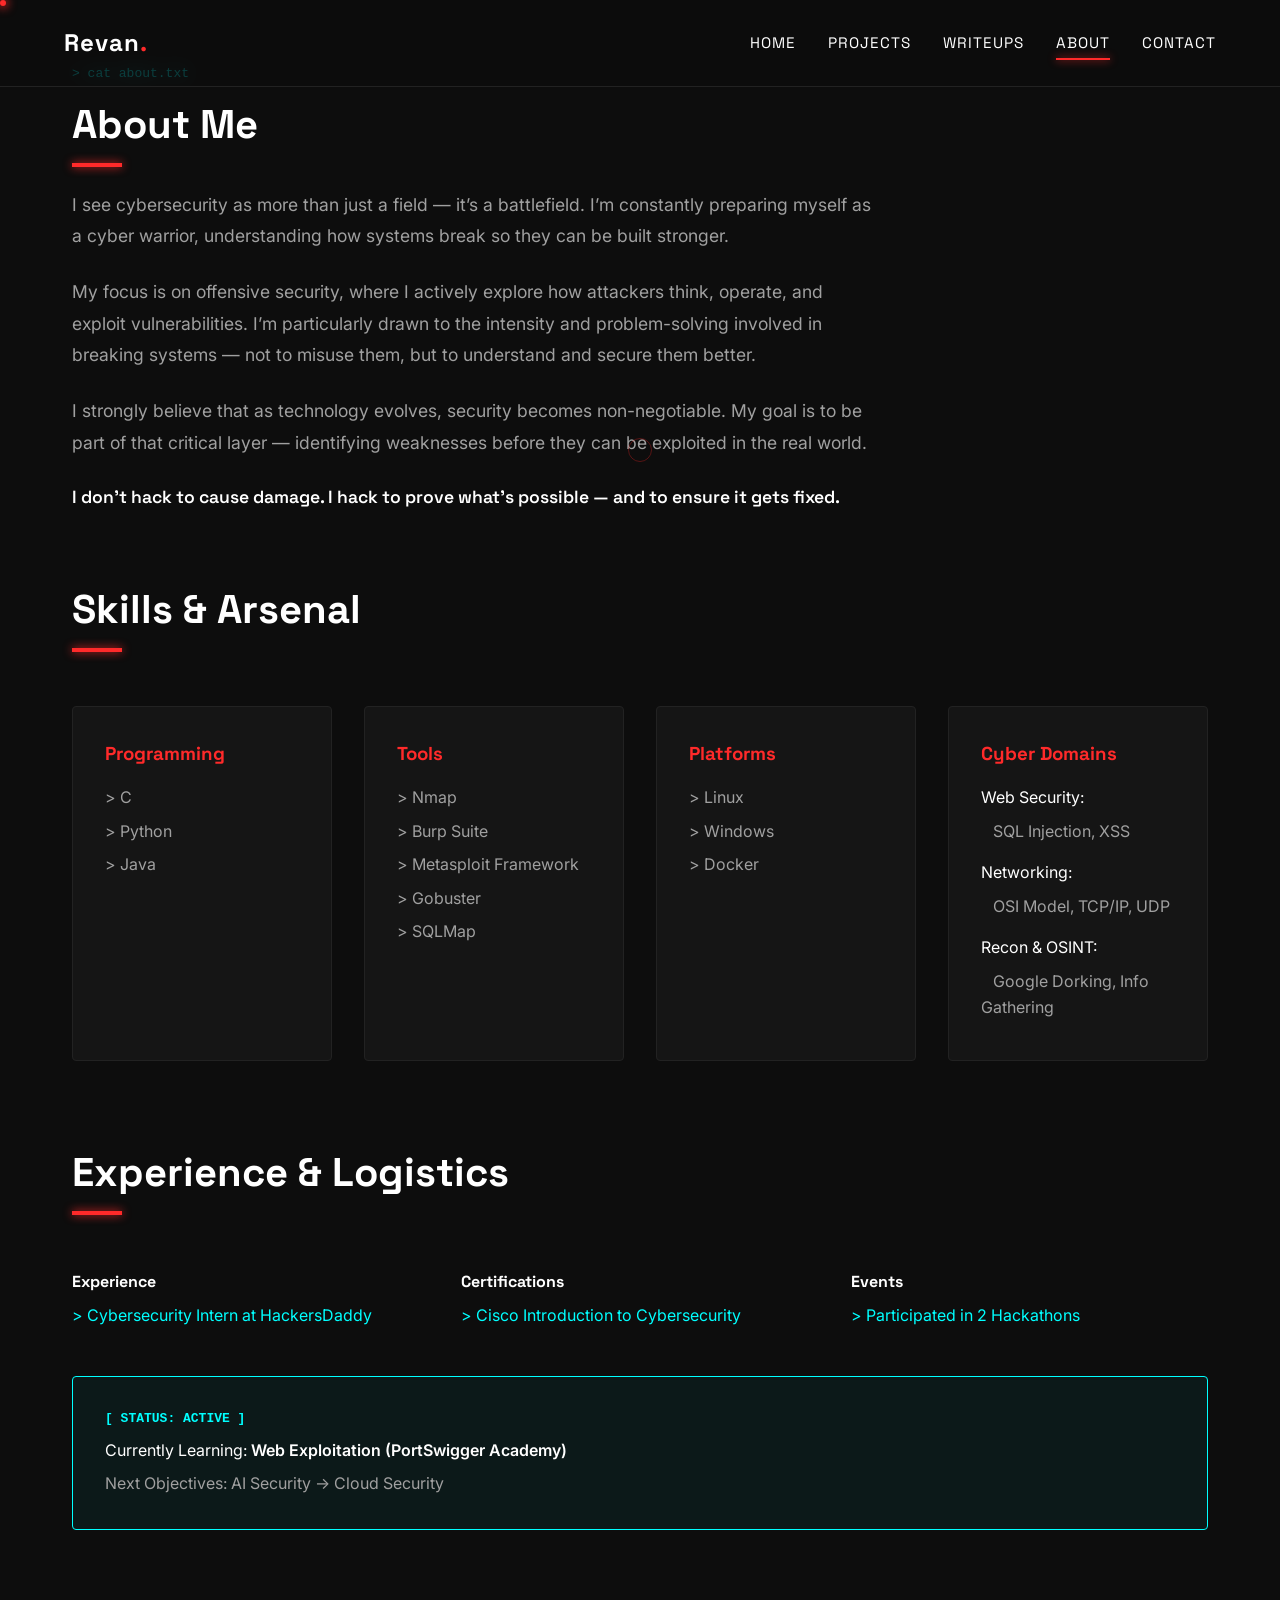
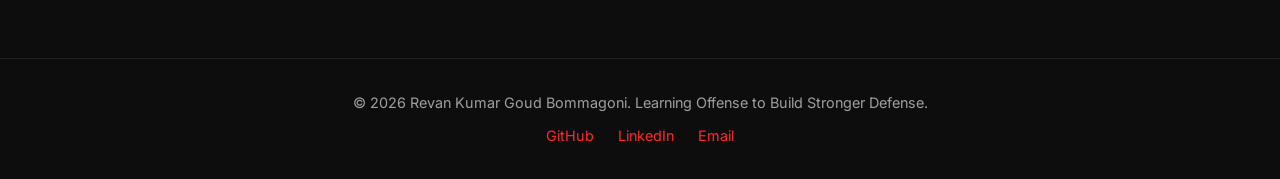
==== about.html @ 681e1035 "Initial commit of Cyber Portfolio" ====
<!DOCTYPE html>
<html lang="en">
<head>
    <meta charset="UTF-8">
    <meta name="viewport" content="width=device-width, initial-scale=1.0">
    <title>About | Revan Kumar</title>
    <link href="https://fonts.googleapis.com/css2?family=Inter:wght@300;400;500;600&family=Space+Grotesk:wght@400;600;700&display=swap" rel="stylesheet">
    <link rel="stylesheet" href="./css/style.css">
</head>
<body>
    <div id="navbar-placeholder"></div>

    <main class="container">
        <section class="animate-on-scroll" style="padding: 4rem 0;">
            <p class="terminal-text" style="margin-bottom: 0.5rem;">> cat about.txt</p>
            <h1 class="section-title">About Me</h1>
            
            <div style="max-width: 800px; color: var(--text-muted); font-size: 1.1rem; line-height: 1.8; margin-bottom: 4rem;">
                <p style="margin-bottom: 1.5rem;">
                    I see cybersecurity as more than just a field — it’s a battlefield. I’m constantly preparing myself as a cyber warrior, understanding how systems break so they can be built stronger.
                </p>
                <p style="margin-bottom: 1.5rem;">
                    My focus is on offensive security, where I actively explore how attackers think, operate, and exploit vulnerabilities. I’m particularly drawn to the intensity and problem-solving involved in breaking systems — not to misuse them, but to understand and secure them better.
                </p>
                <p style="margin-bottom: 1.5rem;">
                    I strongly believe that as technology evolves, security becomes non-negotiable. My goal is to be part of that critical layer — identifying weaknesses before they can be exploited in the real world.
                </p>
                <p style="color: var(--text-main); font-family: var(--font-heading); font-weight: 600;">
                    I don’t hack to cause damage. I hack to prove what’s possible — and to ensure it gets fixed.
                </p>
            </div>
            
            <!-- Skills Section -->
            <h2 class="section-title animate-on-scroll">Skills & Arsenal</h2>
            
            <div style="display: grid; grid-template-columns: repeat(auto-fit, minmax(250px, 1fr)); gap: 2rem; margin-top: 2rem;">
                <!-- Category -->
                <div class="card animate-on-scroll">
                    <h3 style="color: var(--accent-primary); margin-bottom: 1rem;">Programming</h3>
                    <ul style="list-style: none; color: var(--text-muted);">
                        <li style="margin-bottom: 0.5rem;">> C</li>
                        <li style="margin-bottom: 0.5rem;">> Python</li>
                        <li style="margin-bottom: 0.5rem;">> Java</li>
                    </ul>
                </div>

                <div class="card animate-on-scroll">
                    <h3 style="color: var(--accent-primary); margin-bottom: 1rem;">Tools</h3>
                    <ul style="list-style: none; color: var(--text-muted);">
                        <li style="margin-bottom: 0.5rem;">> Nmap</li>
                        <li style="margin-bottom: 0.5rem;">> Burp Suite</li>
                        <li style="margin-bottom: 0.5rem;">> Metasploit Framework</li>
                        <li style="margin-bottom: 0.5rem;">> Gobuster</li>
                        <li style="margin-bottom: 0.5rem;">> SQLMap</li>
                    </ul>
                </div>

                <div class="card animate-on-scroll">
                    <h3 style="color: var(--accent-primary); margin-bottom: 1rem;">Platforms</h3>
                    <ul style="list-style: none; color: var(--text-muted);">
                        <li style="margin-bottom: 0.5rem;">> Linux</li>
                        <li style="margin-bottom: 0.5rem;">> Windows</li>
                        <li style="margin-bottom: 0.5rem;">> Docker</li>
                    </ul>
                </div>

                <div class="card animate-on-scroll">
                    <h3 style="color: var(--accent-primary); margin-bottom: 1rem;">Cyber Domains</h3>
                    <ul style="list-style: none; color: var(--text-muted);">
                        <li style="margin-bottom: 0.5rem; color: #fff;">Web Security:</li>
                        <li style="margin-bottom: 0.5rem;">&nbsp;&nbsp; SQL Injection, XSS</li>
                        <li style="margin-bottom: 0.5rem; color: #fff; margin-top: 1rem;">Networking:</li>
                        <li style="margin-bottom: 0.5rem;">&nbsp;&nbsp; OSI Model, TCP/IP, UDP</li>
                        <li style="margin-bottom: 0.5rem; color: #fff; margin-top: 1rem;">Recon & OSINT:</li>
                        <li style="margin-bottom: 0.5rem;">&nbsp;&nbsp; Google Dorking, Info Gathering</li>
                    </ul>
                </div>
            </div>

            <!-- Additional Info -->
            <div style="margin-top: 5rem;" class="animate-on-scroll">
                <h2 class="section-title">Experience & Logistics</h2>
                
                <div style="display: grid; grid-template-columns: repeat(auto-fit, minmax(300px, 1fr)); gap: 2rem; margin-top: 2rem;">
                    <div>
                        <h4 style="color: var(--text-main); margin-bottom: 0.5rem;">Experience</h4>
                        <p style="color: var(--accent-secondary);">> Cybersecurity Intern at HackersDaddy</p>
                    </div>
                    <div>
                        <h4 style="color: var(--text-main); margin-bottom: 0.5rem;">Certifications</h4>
                        <p style="color: var(--accent-secondary);">> Cisco Introduction to Cybersecurity</p>
                    </div>
                    <div>
                        <h4 style="color: var(--text-main); margin-bottom: 0.5rem;">Events</h4>
                        <p style="color: var(--accent-secondary);">> Participated in 2 Hackathons</p>
                    </div>
                </div>

                <div class="card animate-on-scroll" style="margin-top: 3rem; background: rgba(0, 255, 255, 0.05); border-color: var(--accent-secondary);">
                    <h4 style="color: var(--accent-secondary); margin-bottom: 0.5rem; font-family: monospace;">[ STATUS: ACTIVE ]</h4>
                    <p style="color: var(--text-main); margin-bottom: 0.5rem;">Currently Learning: <span style="font-weight: 600;">Web Exploitation (PortSwigger Academy)</span></p>
                    <p style="color: var(--text-muted);">Next Objectives: AI Security &rarr; Cloud Security</p>
                </div>
            </div>
        </section>
    </main>

    <div id="footer-placeholder"></div>

    <script>const basePath = "./";</script>
    <script src="./js/components.js"></script>
    <script src="./js/cursor.js"></script>
    <script src="./js/animations.js"></script>
</body>
</html>
---- css/style.css ----
:root {
    --bg-color: #0d0d0d;
    --text-main: #ffffff;
    --text-muted: #a0a0a0;
    --accent-primary: #ff2a2a;
    --accent-secondary: #00ffff; /* Subtle cyan */
    --card-bg: #151515;
    --card-border: #222222;
    --font-heading: 'Space Grotesk', sans-serif;
    --font-body: 'Inter', sans-serif;
    --transition-fast: 0.2s ease;
    --transition-smooth: 0.5s cubic-bezier(0.4, 0, 0.2, 1);
}

* {
    margin: 0;
    padding: 0;
    box-sizing: border-box;
}

body {
    background-color: var(--bg-color);
    color: var(--text-main);
    font-family: var(--font-body);
    line-height: 1.6;
    overflow-x: hidden;
    cursor: none; /* Hide default cursor */
    animation: pageFadeIn 0.5s ease-out forwards;
}

body.custom-cursor-active,
body.custom-cursor-active * {
    cursor: none !important;
}

@keyframes pageFadeIn {
    from {
        opacity: 0;
    }
    to {
        opacity: 1;
    }
}

h1, h2, h3, h4 {
    font-family: var(--font-heading);
    font-weight: 700;
}

a {
    color: inherit;
    text-decoration: none;
    transition: color var(--transition-fast);
}

/* Custom Cursor */
.cursor-dot {
    position: fixed;
    top: 0;
    left: 0;
    width: 6px;
    height: 6px;
    background-color: var(--accent-primary);
    border-radius: 50%;
    pointer-events: none;
    z-index: 9999;
    box-shadow: 0 0 10px 2px rgba(255, 42, 42, 0.8);
    transition: transform 0.1s ease-out;
}

.cursor-trail {
    position: fixed;
    top: 0;
    left: 0;
    width: 24px;
    height: 24px;
    border: 1px solid rgba(255, 42, 42, 0.3);
    border-radius: 50%;
    pointer-events: none;
    z-index: 9998;
    transition: width 0.2s, height 0.2s, background-color 0.2s;
    transform: translate(-50%, -50%); /* Centering trail */
}

/* Cursor Hover State */
body.hovering .cursor-dot {
    transform: scale(1.5);
    box-shadow: 0 0 15px 4px rgba(255, 42, 42, 1);
}

body.hovering .cursor-trail {
    width: 40px;
    height: 40px;
    background-color: rgba(255, 42, 42, 0.1);
    border-color: rgba(255, 42, 42, 0.5);
}

/* Navigation */
.navbar {
    position: fixed;
    top: 0;
    width: 100%;
    padding: 1.5rem 5%;
    display: flex;
    justify-content: space-between;
    align-items: center;
    background: rgba(13, 13, 13, 0.8);
    backdrop-filter: blur(10px);
    z-index: 1000;
    border-bottom: 1px solid var(--card-border);
}

.nav-brand {
    font-family: var(--font-heading);
    font-size: 1.5rem;
    font-weight: 700;
    color: var(--text-main);
    letter-spacing: 1px;
}

.nav-brand span {
    color: var(--accent-primary);
}

.nav-links {
    display: flex;
    gap: 2rem;
    list-style: none;
}

.nav-links a {
    font-size: 0.95rem;
    font-family: var(--font-heading);
    text-transform: uppercase;
    letter-spacing: 1px;
    position: relative;
    padding: 0.5rem 0;
}

.nav-links a::after {
    content: '';
    position: absolute;
    bottom: 0;
    left: 0;
    width: 0;
    height: 2px;
    background-color: var(--accent-primary);
    transition: width var(--transition-fast);
    box-shadow: 0 0 8px var(--accent-primary);
}

.nav-links a:hover::after,
.nav-links a.active::after {
    width: 100%;
}

.nav-links a:hover {
    color: var(--text-main);
    text-shadow: 0 0 5px rgba(255,255,255,0.3);
}

/* Global Container */
main {
    padding-top: 100px;
    min-height: calc(100vh - 80px); /* Adjust based on footer */
}

.container {
    max-width: 1200px;
    margin: 0 auto;
    padding: 0 2rem;
}

/* Headings */
.section-title {
    font-size: 2.5rem;
    margin-bottom: 2rem;
    position: relative;
    display: inline-block;
}

.section-title::after {
    content: '';
    position: absolute;
    bottom: -10px;
    left: 0;
    width: 50px;
    height: 4px;
    background: var(--accent-primary);
    box-shadow: 0 0 10px var(--accent-primary);
}

/* Buttons */
.btn {
    display: inline-flex;
    align-items: center;
    gap: 0.5rem;
    padding: 0.8rem 1.5rem;
    font-family: var(--font-heading);
    font-size: 0.95rem;
    text-transform: uppercase;
    font-weight: 600;
    letter-spacing: 1px;
    border: 1px solid var(--accent-primary);
    background: transparent;
    color: var(--accent-primary);
    cursor: pointer; /* fallback if custom fails */
    transition: all var(--transition-fast);
    position: relative;
    overflow: hidden;
}

.btn::before {
    content: '';
    position: absolute;
    top: 0;
    left: 0;
    width: 0%;
    height: 100%;
    background: rgba(255, 42, 42, 0.1);
    transition: width var(--transition-fast);
    z-index: 0;
}

.btn:hover::before {
    width: 100%;
}

.btn:hover {
    box-shadow: 0 0 15px rgba(255, 42, 42, 0.5);
    background: var(--accent-primary);
    color: var(--bg-color);
}

.btn span {
    position: relative;
    z-index: 1;
}

.btn-primary {
    background: var(--accent-primary);
    color: var(--bg-color);
    box-shadow: 0 0 10px rgba(255, 42, 42, 0.3);
}
.btn-primary:hover {
    box-shadow: 0 0 20px rgba(255, 42, 42, 0.8);
    background: transparent;
    color: var(--accent-primary);
}

/* Cards */
.card {
    background-color: var(--card-bg);
    border: 1px solid var(--card-border);
    padding: 2rem;
    border-radius: 4px;
    transition: all var(--transition-fast);
    position: relative;
    overflow: hidden;
}

.card:hover {
    transform: translateY(-5px);
    border-color: rgba(255, 42, 42, 0.5);
    box-shadow: 0 8px 30px rgba(0, 0, 0, 0.5), 0 0 15px rgba(255, 42, 42, 0.1);
}

/* Card Glow Effect Insert */
.card::before {
    content: '';
    position: absolute;
    top: 0;
    left: 0;
    width: 100%;
    height: 2px;
    background: transparent;
    transition: background var(--transition-fast);
}

.card:hover::before {
    background: var(--accent-primary);
    box-shadow: 0 0 10px var(--accent-primary);
}

/* Tags/Badges */
.badge {
    background: rgba(255, 255, 255, 0.05);
    border: 1px solid rgba(255, 255, 255, 0.1);
    color: var(--text-muted);
    padding: 0.3rem 0.8rem;
    font-size: 0.8rem;
    border-radius: 20px;
    font-family: var(--font-heading);
}

/* Footer */
footer {
    border-top: 1px solid var(--card-border);
    padding: 2rem 5%;
    text-align: center;
    color: var(--text-muted);
    font-size: 0.9rem;
    background: var(--bg-color);
    margin-top: 4rem;
}

/* Animations (Intersection Observer Targets) */
.animate-on-scroll {
    opacity: 0;
    transform: translateY(30px);
    transition: opacity var(--transition-smooth), transform var(--transition-smooth);
    will-change: opacity, transform;
}

.animate-on-scroll.visible {
    opacity: 1;
    transform: translateY(0);
}

/* Optional Glitch/Terminal subtle effect for headers */
.terminal-text {
    font-family: monospace;
    color: var(--accent-secondary);
}

/* Responsive */
@media (max-width: 768px) {
    .nav-links {
        display: none; /* We'll add a mobile menu if needed, but for now simple hidden */
    }
    /* Can add basic mobile menu styling later */
    .container {
        padding: 0 1rem;
    }
}
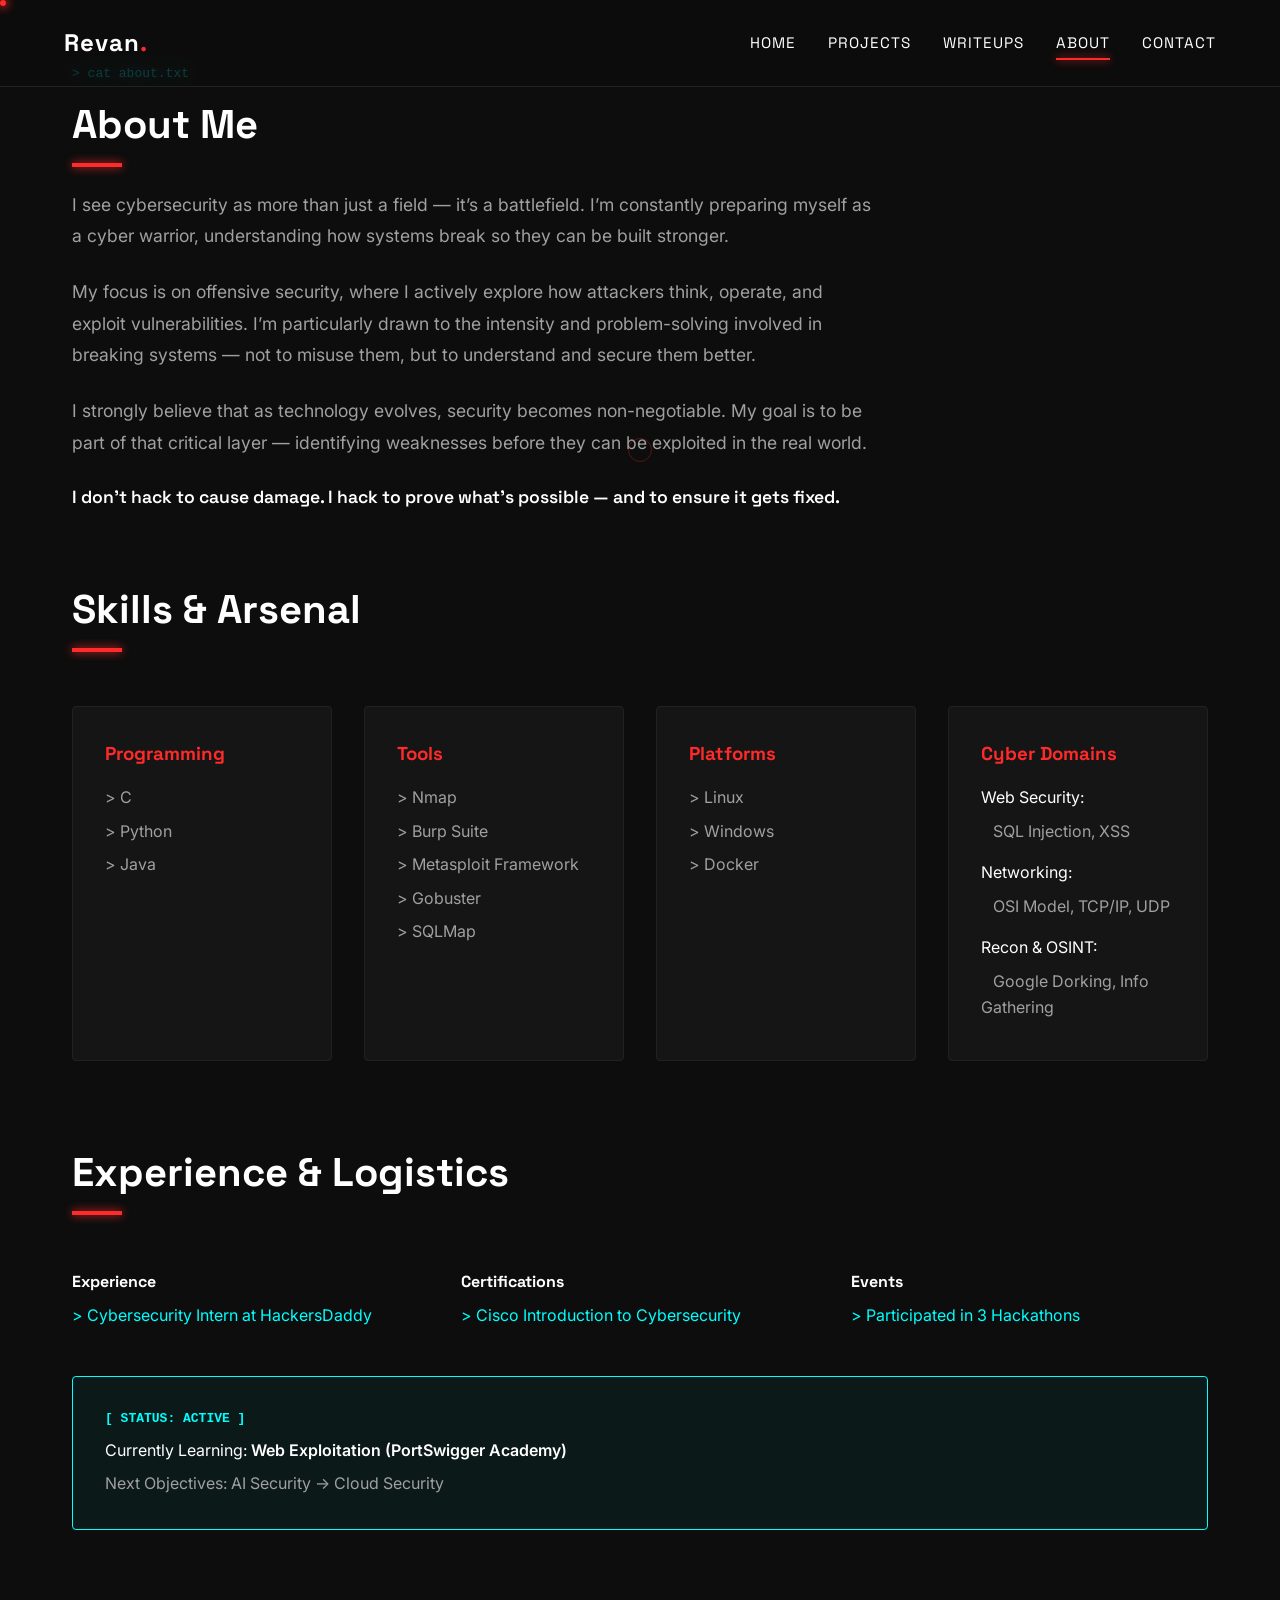
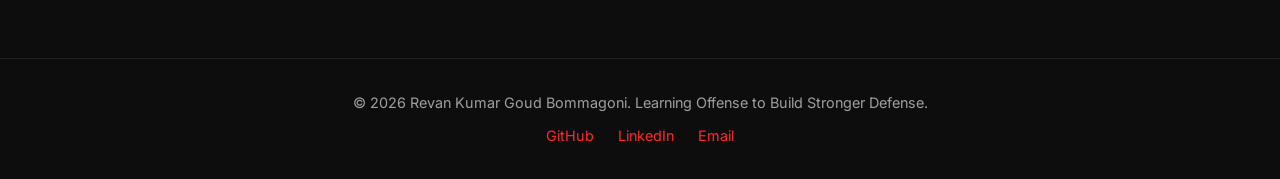
==== commit f06e76eb: "Update hackathon participation count in about.html" ====
--- a/about.html
+++ b/about.html
@@ -92,7 +92,7 @@
                     </div>
                     <div>
                         <h4 style="color: var(--text-main); margin-bottom: 0.5rem;">Events</h4>
-                        <p style="color: var(--accent-secondary);">> Participated in 2 Hackathons</p>
+                        <p style="color: var(--accent-secondary);">> Participated in 3 Hackathons</p>
                     </div>
                 </div>
 
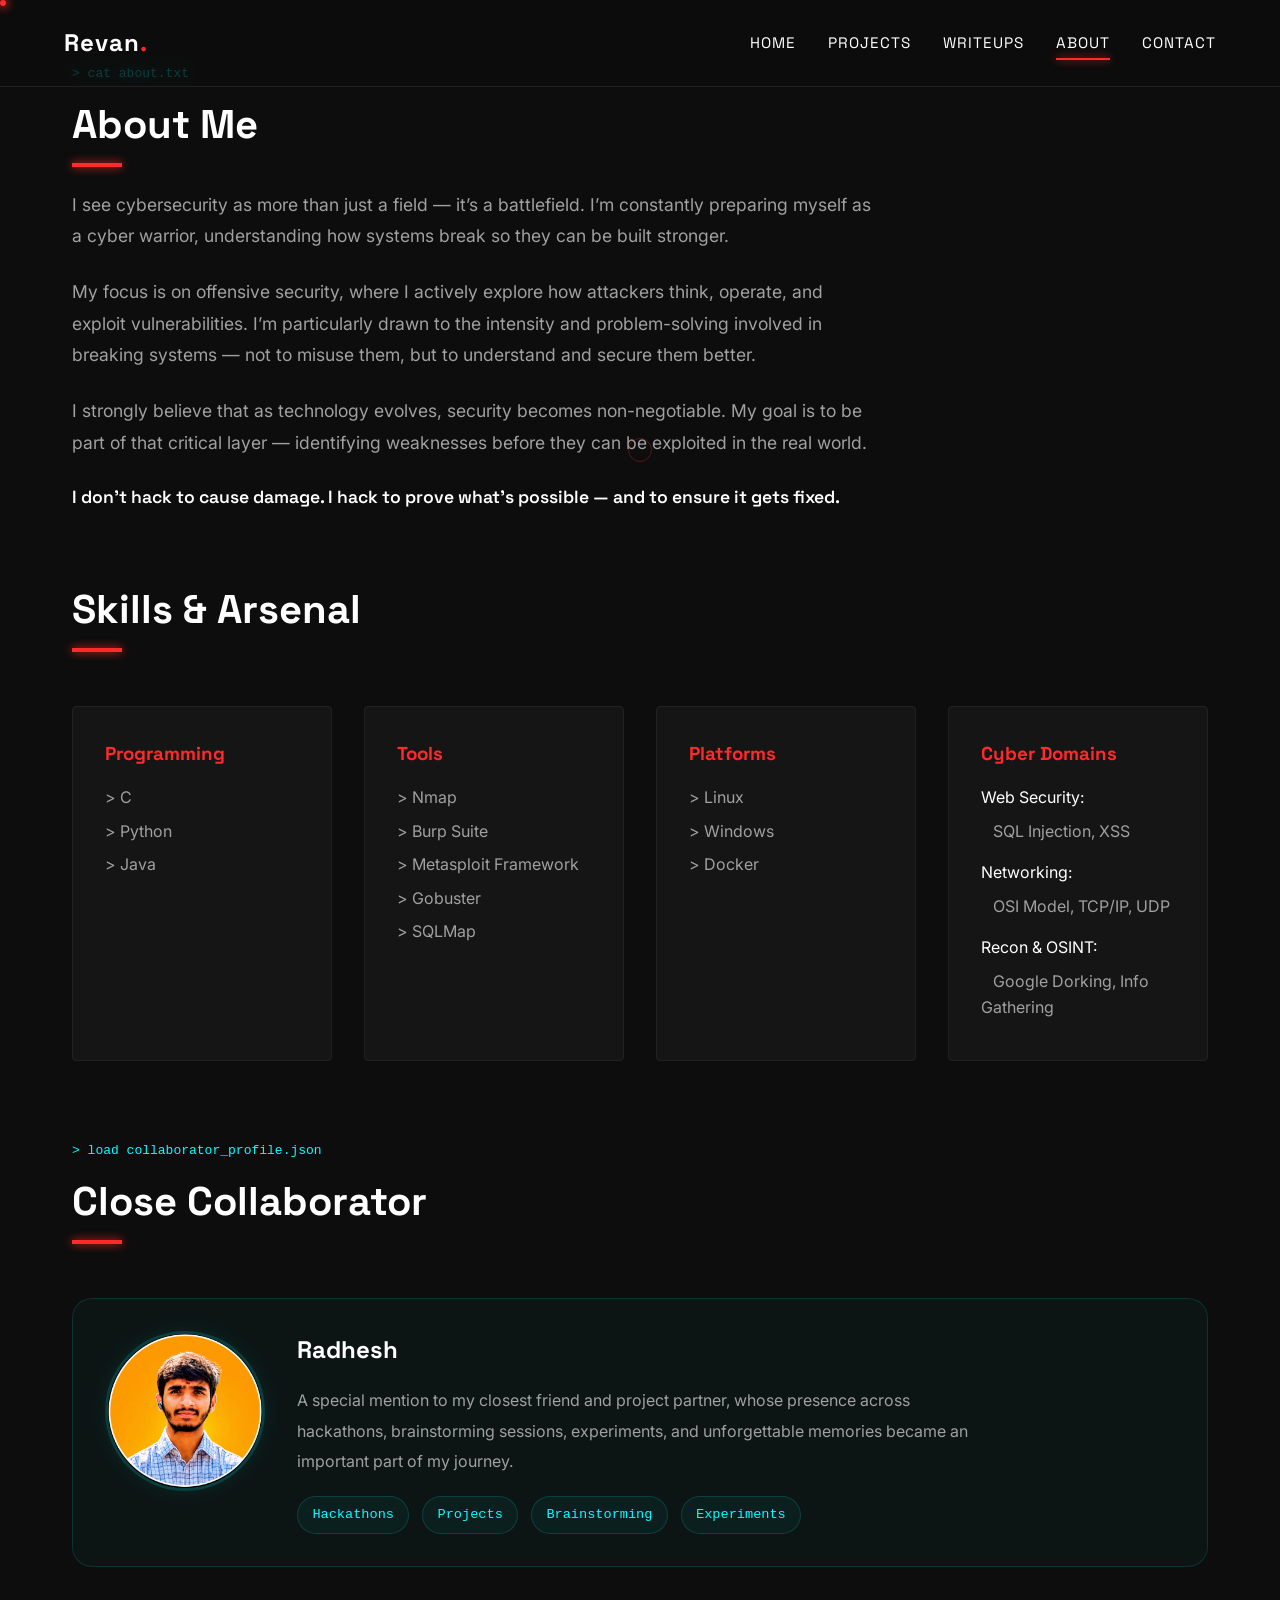
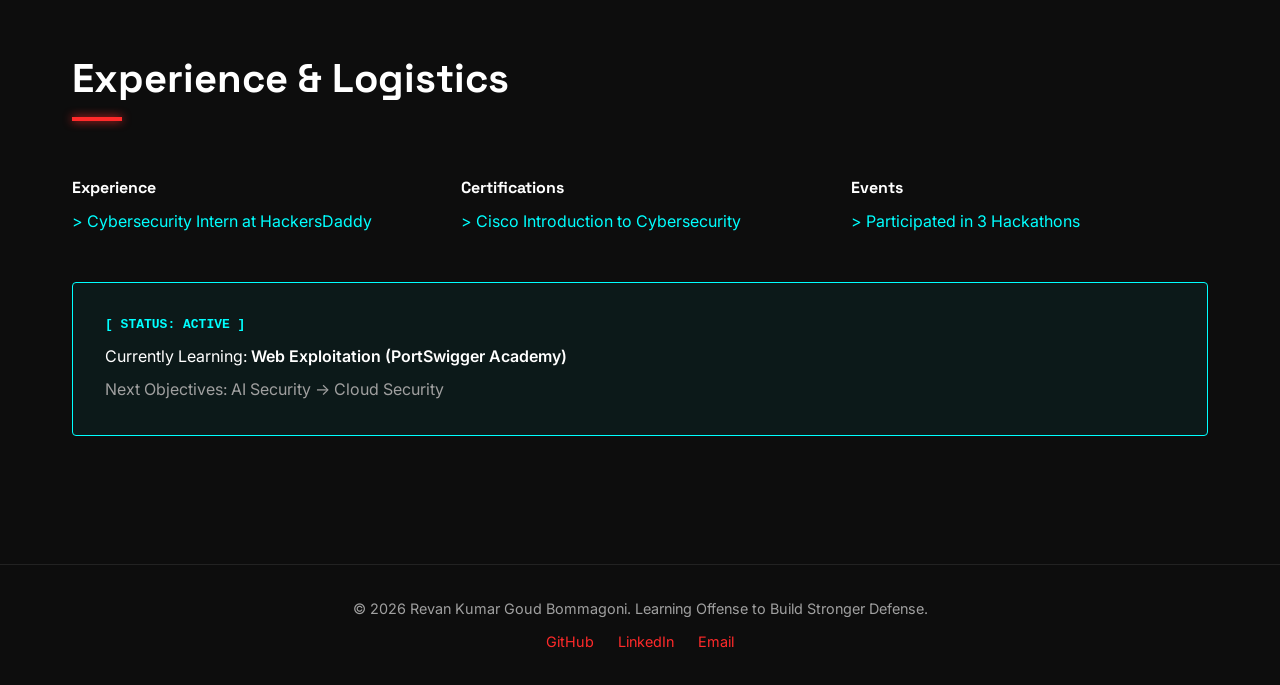
==== commit 81e063f1: "Added collaborator section to about page" ====
--- a/about.html
+++ b/about.html
@@ -1,42 +1,141 @@
 <!DOCTYPE html>
 <html lang="en">
 <head>
-    <meta charset="UTF-8">
-    <meta name="viewport" content="width=device-width, initial-scale=1.0">
+    <meta charset="UTF-8" />
+    <meta name="viewport" content="width=device-width, initial-scale=1.0" />
     <title>About | Revan Kumar</title>
+
     <link href="https://fonts.googleapis.com/css2?family=Inter:wght@300;400;500;600&family=Space+Grotesk:wght@400;600;700&display=swap" rel="stylesheet">
     <link rel="stylesheet" href="./css/style.css">
+
+    <style>
+        .collab-card {
+            display: flex;
+            align-items: flex-start;
+            gap: 2rem;
+            margin-top: 2rem;
+            background: rgba(0, 255, 255, 0.03);
+            border: 1px solid rgba(0, 255, 255, 0.12);
+            border-radius: 20px;
+            padding: 2rem;
+            transition: all 0.3s ease;
+        }
+
+        .collab-card:hover {
+            transform: translateY(-4px);
+            border-color: rgba(0, 255, 255, 0.3);
+            box-shadow: 0 10px 30px rgba(0, 255, 255, 0.08);
+        }
+
+        .collab-image-wrapper {
+            width: 160px;
+            height: 160px;
+            min-width: 160px;
+            min-height: 160px;
+            border-radius: 50%;
+            overflow: hidden;
+            flex-shrink: 0;
+            border: 3px solid rgba(0, 255, 255, 0.18);
+            box-shadow: 0 0 25px rgba(0, 255, 255, 0.08);
+        }
+
+        .collab-image {
+            width: 100%;
+            height: 100%;
+            object-fit: cover;
+            display: block;
+        }
+
+        .collab-tags {
+            display: flex;
+            gap: 0.8rem;
+            flex-wrap: wrap;
+            margin-top: 1.2rem;
+        }
+
+        .collab-tag {
+            padding: 0.45rem 0.9rem;
+            border-radius: 999px;
+            border: 1px solid rgba(0, 255, 255, 0.15);
+            background: rgba(0, 255, 255, 0.05);
+            color: var(--accent-secondary);
+            font-size: 0.85rem;
+            font-family: monospace;
+        }
+
+        @media (max-width: 768px) {
+            .collab-card {
+                flex-direction: column;
+                align-items: center;
+                text-align: center;
+            }
+
+            .collab-tags {
+                justify-content: center;
+            }
+        }
+    </style>
 </head>
+
 <body>
     <div id="navbar-placeholder"></div>
 
     <main class="container">
         <section class="animate-on-scroll" style="padding: 4rem 0;">
-            <p class="terminal-text" style="margin-bottom: 0.5rem;">> cat about.txt</p>
+            
+            <p class="terminal-text" style="margin-bottom: 0.5rem;">
+                > cat about.txt
+            </p>
+
             <h1 class="section-title">About Me</h1>
-            
-            <div style="max-width: 800px; color: var(--text-muted); font-size: 1.1rem; line-height: 1.8; margin-bottom: 4rem;">
+
+            <div style="
+                max-width: 800px;
+                color: var(--text-muted);
+                font-size: 1.1rem;
+                line-height: 1.8;
+                margin-bottom: 4rem;
+            ">
+
                 <p style="margin-bottom: 1.5rem;">
                     I see cybersecurity as more than just a field — it’s a battlefield. I’m constantly preparing myself as a cyber warrior, understanding how systems break so they can be built stronger.
                 </p>
+
                 <p style="margin-bottom: 1.5rem;">
                     My focus is on offensive security, where I actively explore how attackers think, operate, and exploit vulnerabilities. I’m particularly drawn to the intensity and problem-solving involved in breaking systems — not to misuse them, but to understand and secure them better.
                 </p>
+
                 <p style="margin-bottom: 1.5rem;">
                     I strongly believe that as technology evolves, security becomes non-negotiable. My goal is to be part of that critical layer — identifying weaknesses before they can be exploited in the real world.
                 </p>
-                <p style="color: var(--text-main); font-family: var(--font-heading); font-weight: 600;">
+
+                <p style="
+                    color: var(--text-main);
+                    font-family: var(--font-heading);
+                    font-weight: 600;
+                ">
                     I don’t hack to cause damage. I hack to prove what’s possible — and to ensure it gets fixed.
                 </p>
             </div>
-            
+
             <!-- Skills Section -->
-            <h2 class="section-title animate-on-scroll">Skills & Arsenal</h2>
-            
-            <div style="display: grid; grid-template-columns: repeat(auto-fit, minmax(250px, 1fr)); gap: 2rem; margin-top: 2rem;">
-                <!-- Category -->
+            <h2 class="section-title animate-on-scroll">
+                Skills & Arsenal
+            </h2>
+
+            <div style="
+                display: grid;
+                grid-template-columns: repeat(auto-fit, minmax(250px, 1fr));
+                gap: 2rem;
+                margin-top: 2rem;
+            ">
+
+                <!-- Programming -->
                 <div class="card animate-on-scroll">
-                    <h3 style="color: var(--accent-primary); margin-bottom: 1rem;">Programming</h3>
+                    <h3 style="color: var(--accent-primary); margin-bottom: 1rem;">
+                        Programming
+                    </h3>
+
                     <ul style="list-style: none; color: var(--text-muted);">
                         <li style="margin-bottom: 0.5rem;">> C</li>
                         <li style="margin-bottom: 0.5rem;">> Python</li>
@@ -44,8 +143,12 @@
                     </ul>
                 </div>
 
+                <!-- Tools -->
                 <div class="card animate-on-scroll">
-                    <h3 style="color: var(--accent-primary); margin-bottom: 1rem;">Tools</h3>
+                    <h3 style="color: var(--accent-primary); margin-bottom: 1rem;">
+                        Tools
+                    </h3>
+
                     <ul style="list-style: none; color: var(--text-muted);">
                         <li style="margin-bottom: 0.5rem;">> Nmap</li>
                         <li style="margin-bottom: 0.5rem;">> Burp Suite</li>
@@ -55,8 +158,12 @@
                     </ul>
                 </div>
 
+                <!-- Platforms -->
                 <div class="card animate-on-scroll">
-                    <h3 style="color: var(--accent-primary); margin-bottom: 1rem;">Platforms</h3>
+                    <h3 style="color: var(--accent-primary); margin-bottom: 1rem;">
+                        Platforms
+                    </h3>
+
                     <ul style="list-style: none; color: var(--text-muted);">
                         <li style="margin-bottom: 0.5rem;">> Linux</li>
                         <li style="margin-bottom: 0.5rem;">> Windows</li>
@@ -64,50 +171,191 @@
                     </ul>
                 </div>
 
+                <!-- Cyber Domains -->
                 <div class="card animate-on-scroll">
-                    <h3 style="color: var(--accent-primary); margin-bottom: 1rem;">Cyber Domains</h3>
+                    <h3 style="color: var(--accent-primary); margin-bottom: 1rem;">
+                        Cyber Domains
+                    </h3>
+
                     <ul style="list-style: none; color: var(--text-muted);">
-                        <li style="margin-bottom: 0.5rem; color: #fff;">Web Security:</li>
-                        <li style="margin-bottom: 0.5rem;">&nbsp;&nbsp; SQL Injection, XSS</li>
-                        <li style="margin-bottom: 0.5rem; color: #fff; margin-top: 1rem;">Networking:</li>
-                        <li style="margin-bottom: 0.5rem;">&nbsp;&nbsp; OSI Model, TCP/IP, UDP</li>
-                        <li style="margin-bottom: 0.5rem; color: #fff; margin-top: 1rem;">Recon & OSINT:</li>
-                        <li style="margin-bottom: 0.5rem;">&nbsp;&nbsp; Google Dorking, Info Gathering</li>
+                        <li style="margin-bottom: 0.5rem; color: #fff;">
+                            Web Security:
+                        </li>
+
+                        <li style="margin-bottom: 0.5rem;">
+                            &nbsp;&nbsp; SQL Injection, XSS
+                        </li>
+
+                        <li style="
+                            margin-bottom: 0.5rem;
+                            color: #fff;
+                            margin-top: 1rem;
+                        ">
+                            Networking:
+                        </li>
+
+                        <li style="margin-bottom: 0.5rem;">
+                            &nbsp;&nbsp; OSI Model, TCP/IP, UDP
+                        </li>
+
+                        <li style="
+                            margin-bottom: 0.5rem;
+                            color: #fff;
+                            margin-top: 1rem;
+                        ">
+                            Recon & OSINT:
+                        </li>
+
+                        <li style="margin-bottom: 0.5rem;">
+                            &nbsp;&nbsp; Google Dorking, Info Gathering
+                        </li>
                     </ul>
+                </div>
+            </div>
+
+            <!-- Collaborator Section -->
+            <div style="margin-top: 5rem;" class="animate-on-scroll">
+
+                <p class="terminal-text" style="margin-bottom: 0.5rem;">
+                    > load collaborator_profile.json
+                </p>
+
+                <h2 class="section-title">
+                    Close Collaborator
+                </h2>
+
+                <div class="collab-card animate-on-scroll">
+
+                    <div class="collab-image-wrapper">
+                        <img
+                            src="./assets/images/Radhesh.jpg"
+                            alt="Radhesh"
+                            class="collab-image"
+                        />
+                    </div>
+
+                    <div>
+                        <h3 style="
+                            color: var(--text-main);
+                            margin-bottom: 1rem;
+                            font-family: var(--font-heading);
+                            font-size: 1.5rem;
+                        ">
+                            Radhesh
+                        </h3>
+
+                        <p style="
+                            color: var(--text-muted);
+                            line-height: 1.9;
+                            font-size: 1rem;
+                            max-width: 700px;
+                        ">
+                            A special mention to my closest friend and project partner, whose presence across hackathons, brainstorming sessions, experiments, and unforgettable memories became an important part of my journey.
+                        </p>
+
+                        <div class="collab-tags">
+                            <span class="collab-tag">Hackathons</span>
+                            <span class="collab-tag">Projects</span>
+                            <span class="collab-tag">Brainstorming</span>
+                            <span class="collab-tag">Experiments</span>
+                        </div>
+                    </div>
                 </div>
             </div>
 
             <!-- Additional Info -->
             <div style="margin-top: 5rem;" class="animate-on-scroll">
-                <h2 class="section-title">Experience & Logistics</h2>
-                
-                <div style="display: grid; grid-template-columns: repeat(auto-fit, minmax(300px, 1fr)); gap: 2rem; margin-top: 2rem;">
+
+                <h2 class="section-title">
+                    Experience & Logistics
+                </h2>
+
+                <div style="
+                    display: grid;
+                    grid-template-columns: repeat(auto-fit, minmax(300px, 1fr));
+                    gap: 2rem;
+                    margin-top: 2rem;
+                ">
+
                     <div>
-                        <h4 style="color: var(--text-main); margin-bottom: 0.5rem;">Experience</h4>
-                        <p style="color: var(--accent-secondary);">> Cybersecurity Intern at HackersDaddy</p>
-                    </div>
+                        <h4 style="
+                            color: var(--text-main);
+                            margin-bottom: 0.5rem;
+                        ">
+                            Experience
+                        </h4>
+
+                        <p style="color: var(--accent-secondary);">
+                            > Cybersecurity Intern at HackersDaddy
+                        </p>
+                    </div>
+
                     <div>
-                        <h4 style="color: var(--text-main); margin-bottom: 0.5rem;">Certifications</h4>
-                        <p style="color: var(--accent-secondary);">> Cisco Introduction to Cybersecurity</p>
-                    </div>
+                        <h4 style="
+                            color: var(--text-main);
+                            margin-bottom: 0.5rem;
+                        ">
+                            Certifications
+                        </h4>
+
+                        <p style="color: var(--accent-secondary);">
+                            > Cisco Introduction to Cybersecurity
+                        </p>
+                    </div>
+
                     <div>
-                        <h4 style="color: var(--text-main); margin-bottom: 0.5rem;">Events</h4>
-                        <p style="color: var(--accent-secondary);">> Participated in 3 Hackathons</p>
-                    </div>
-                </div>
-
-                <div class="card animate-on-scroll" style="margin-top: 3rem; background: rgba(0, 255, 255, 0.05); border-color: var(--accent-secondary);">
-                    <h4 style="color: var(--accent-secondary); margin-bottom: 0.5rem; font-family: monospace;">[ STATUS: ACTIVE ]</h4>
-                    <p style="color: var(--text-main); margin-bottom: 0.5rem;">Currently Learning: <span style="font-weight: 600;">Web Exploitation (PortSwigger Academy)</span></p>
-                    <p style="color: var(--text-muted);">Next Objectives: AI Security &rarr; Cloud Security</p>
-                </div>
+                        <h4 style="
+                            color: var(--text-main);
+                            margin-bottom: 0.5rem;
+                        ">
+                            Events
+                        </h4>
+
+                        <p style="color: var(--accent-secondary);">
+                            > Participated in 3 Hackathons
+                        </p>
+                    </div>
+                </div>
+
+                <div class="card animate-on-scroll" style="
+                    margin-top: 3rem;
+                    background: rgba(0, 255, 255, 0.05);
+                    border-color: var(--accent-secondary);
+                ">
+
+                    <h4 style="
+                        color: var(--accent-secondary);
+                        margin-bottom: 0.5rem;
+                        font-family: monospace;
+                    ">
+                        [ STATUS: ACTIVE ]
+                    </h4>
+
+                    <p style="
+                        color: var(--text-main);
+                        margin-bottom: 0.5rem;
+                    ">
+                        Currently Learning:
+                        <span style="font-weight: 600;">
+                            Web Exploitation (PortSwigger Academy)
+                        </span>
+                    </p>
+
+                    <p style="color: var(--text-muted);">
+                        Next Objectives: AI Security → Cloud Security
+                    </p>
+                </div>
+
             </div>
         </section>
     </main>
 
     <div id="footer-placeholder"></div>
 
-    <script>const basePath = "./";</script>
+    <script>
+        const basePath = "./";
+    </script>
+
     <script src="./js/components.js"></script>
     <script src="./js/cursor.js"></script>
     <script src="./js/animations.js"></script>
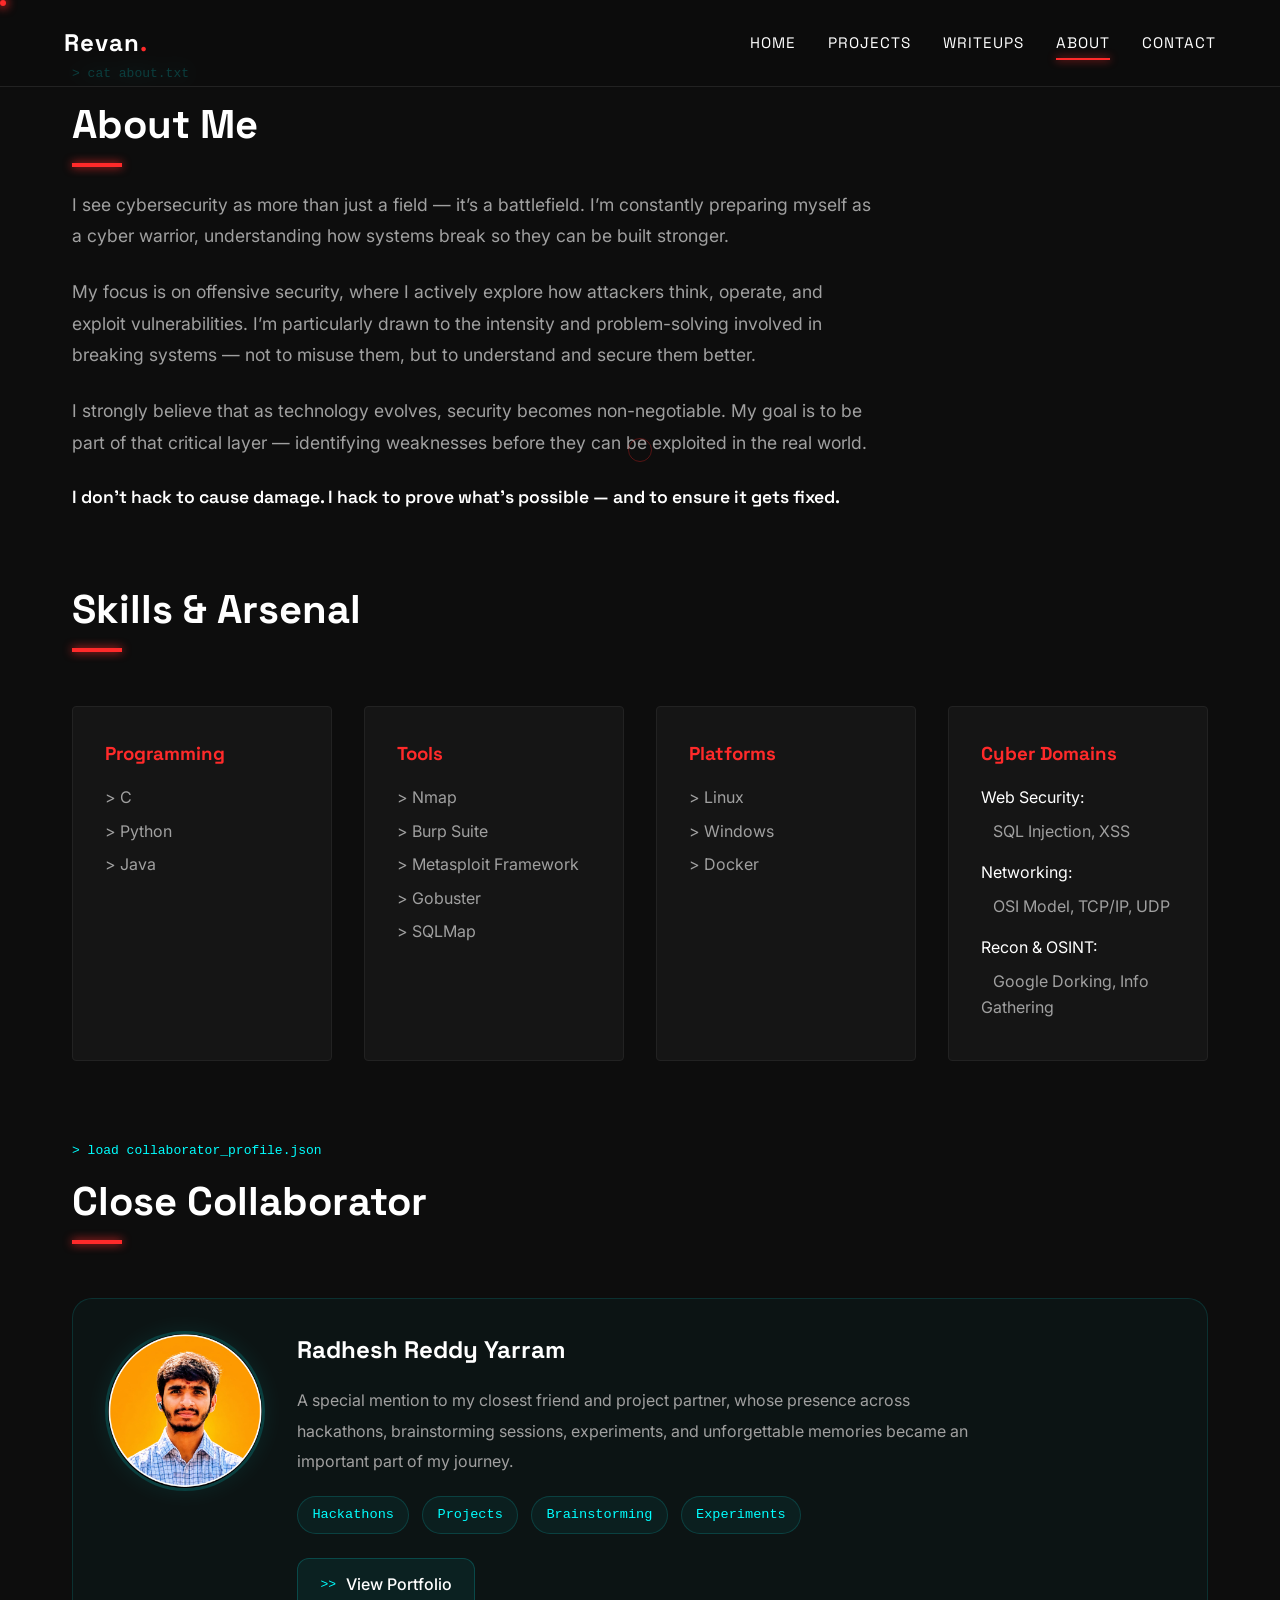
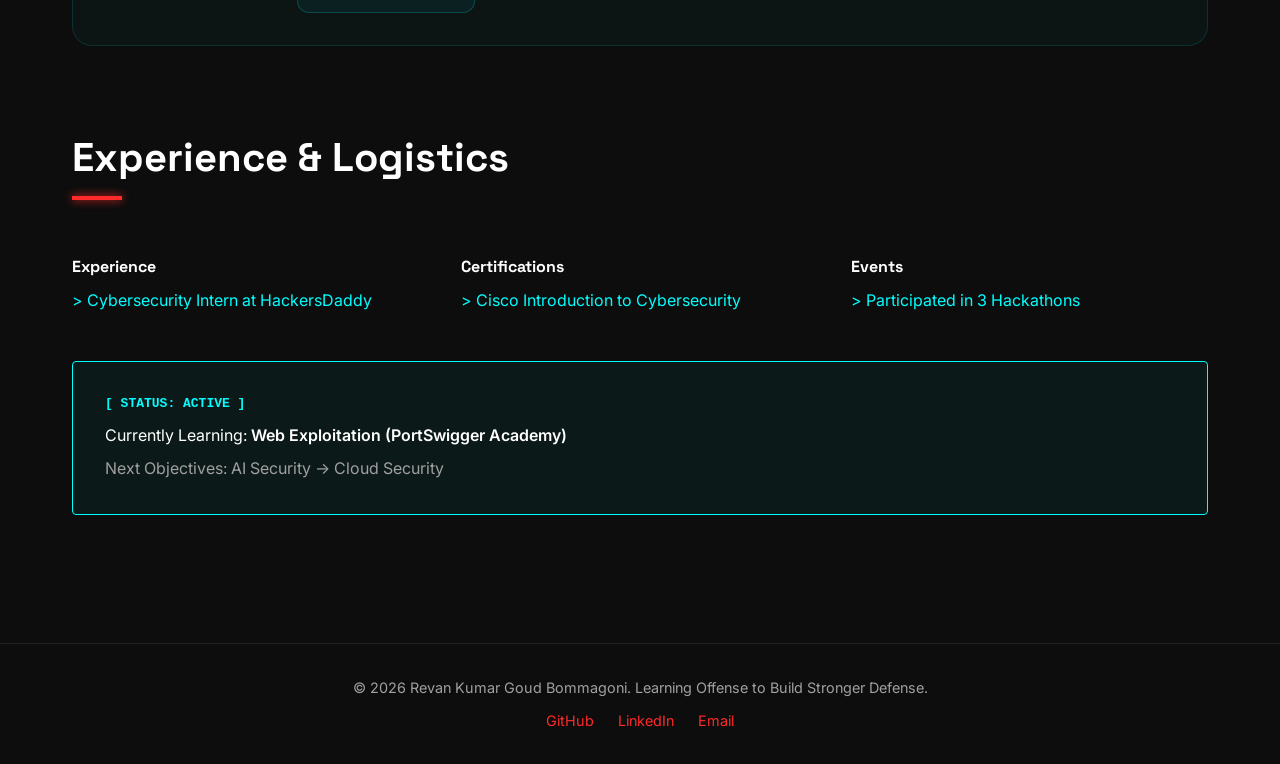
==== commit 5627d62c: "Added the collaborator's portfolio link as a button Added a new collaboration button with styles and" ====
--- a/about.html
+++ b/about.html
@@ -63,6 +63,34 @@
             font-family: monospace;
         }
 
+        .collab-button {
+            display: inline-flex;
+            align-items: center;
+            gap: 0.6rem;
+            margin-top: 1.5rem;
+            padding: 0.85rem 1.4rem;
+            border-radius: 12px;
+            text-decoration: none;
+            color: var(--text-main);
+            background: rgba(0, 255, 255, 0.06);
+            border: 1px solid rgba(0, 255, 255, 0.18);
+            font-weight: 500;
+            transition: all 0.3s ease;
+            width: fit-content;
+        }
+
+        .collab-button:hover {
+            transform: translateY(-2px);
+            background: rgba(0, 255, 255, 0.12);
+            border-color: rgba(0, 255, 255, 0.35);
+            box-shadow: 0 8px 20px rgba(0, 255, 255, 0.08);
+        }
+
+        .collab-button span {
+            color: var(--accent-secondary);
+            font-family: monospace;
+        }
+
         @media (max-width: 768px) {
             .collab-card {
                 flex-direction: column;
@@ -73,6 +101,11 @@
             .collab-tags {
                 justify-content: center;
             }
+
+            .collab-button {
+                margin-left: auto;
+                margin-right: auto;
+            }
         }
     </style>
 </head>
@@ -82,7 +115,7 @@
 
     <main class="container">
         <section class="animate-on-scroll" style="padding: 4rem 0;">
-            
+
             <p class="terminal-text" style="margin-bottom: 0.5rem;">
                 > cat about.txt
             </p>
@@ -241,7 +274,7 @@
                             font-family: var(--font-heading);
                             font-size: 1.5rem;
                         ">
-                            Radhesh
+                            Radhesh Reddy Yarram
                         </h3>
 
                         <p style="
@@ -259,6 +292,14 @@
                             <span class="collab-tag">Brainstorming</span>
                             <span class="collab-tag">Experiments</span>
                         </div>
+
+                        <a
+                            href="https://radheshreddyyarram.github.io/Portfolio/"
+                            target="_blank"
+                            class="collab-button"
+                        >
+                            <span>>></span> View Portfolio
+                        </a>
                     </div>
                 </div>
             </div>
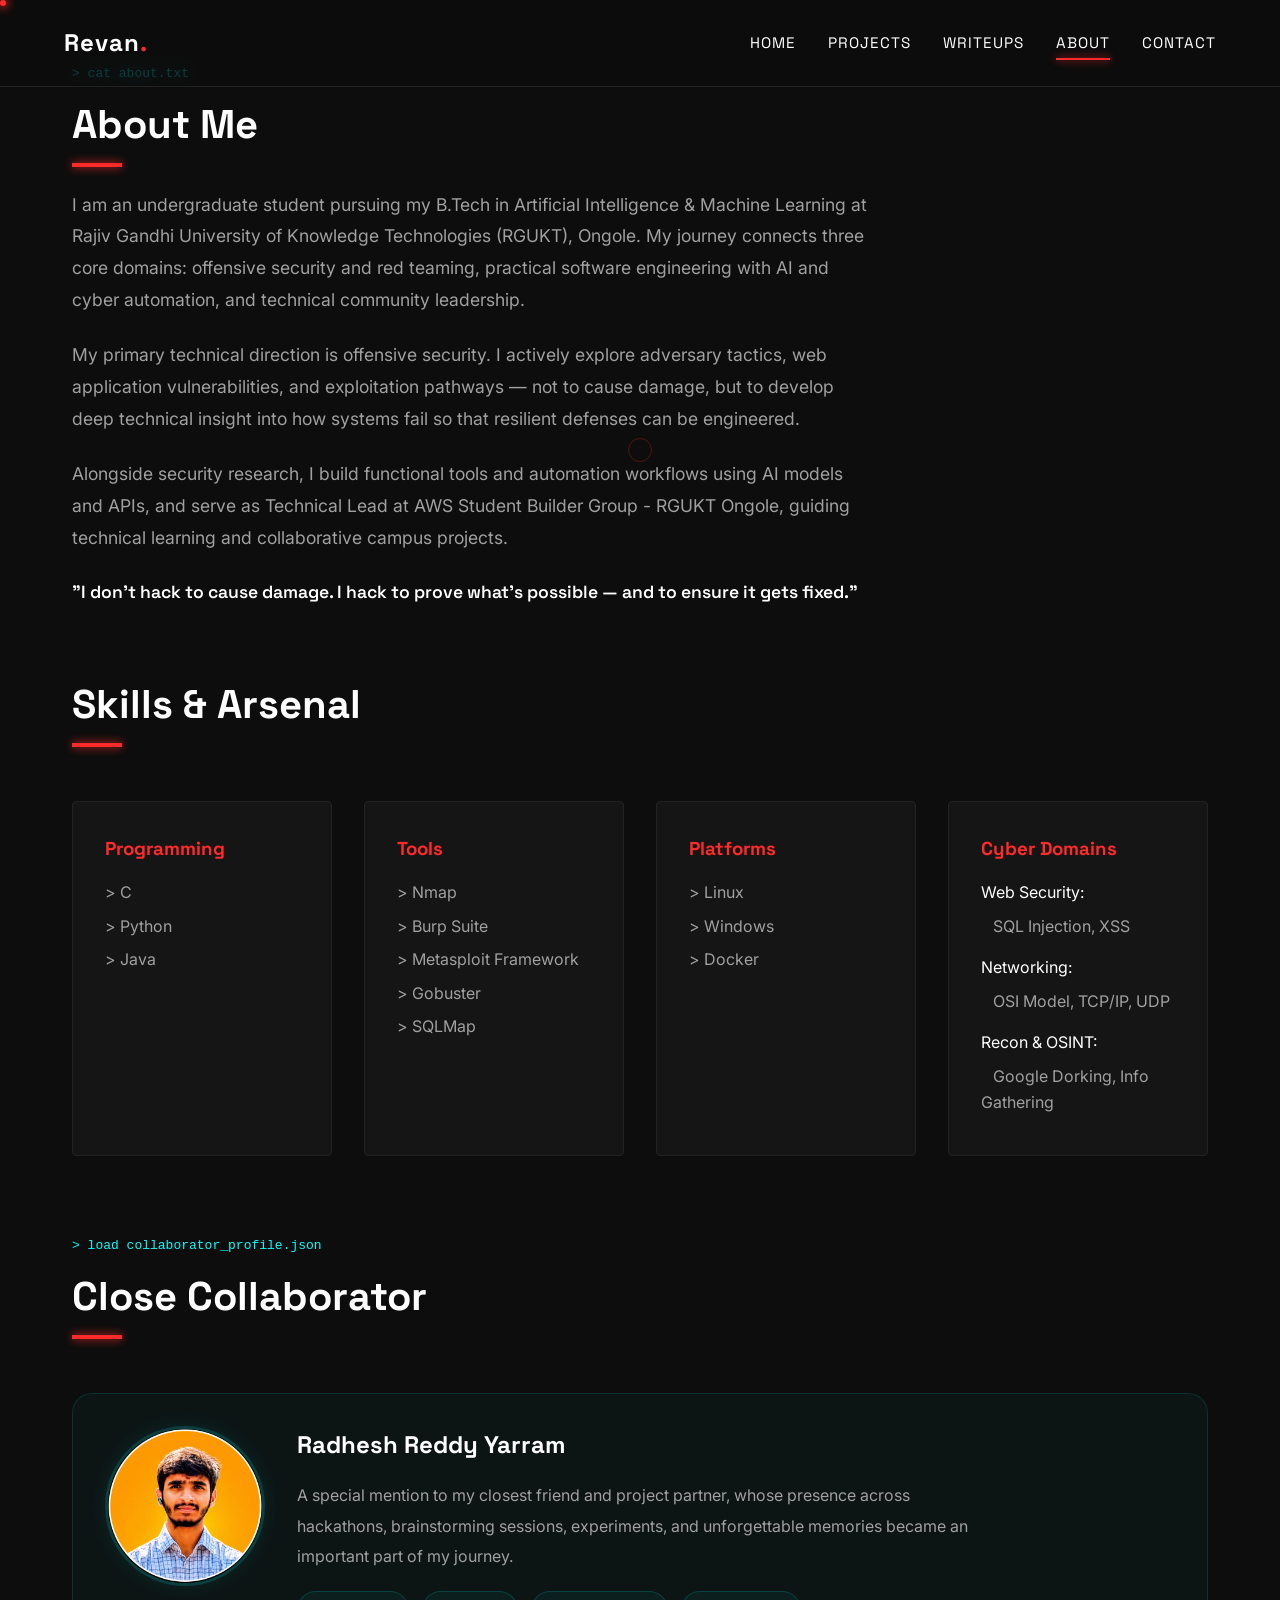
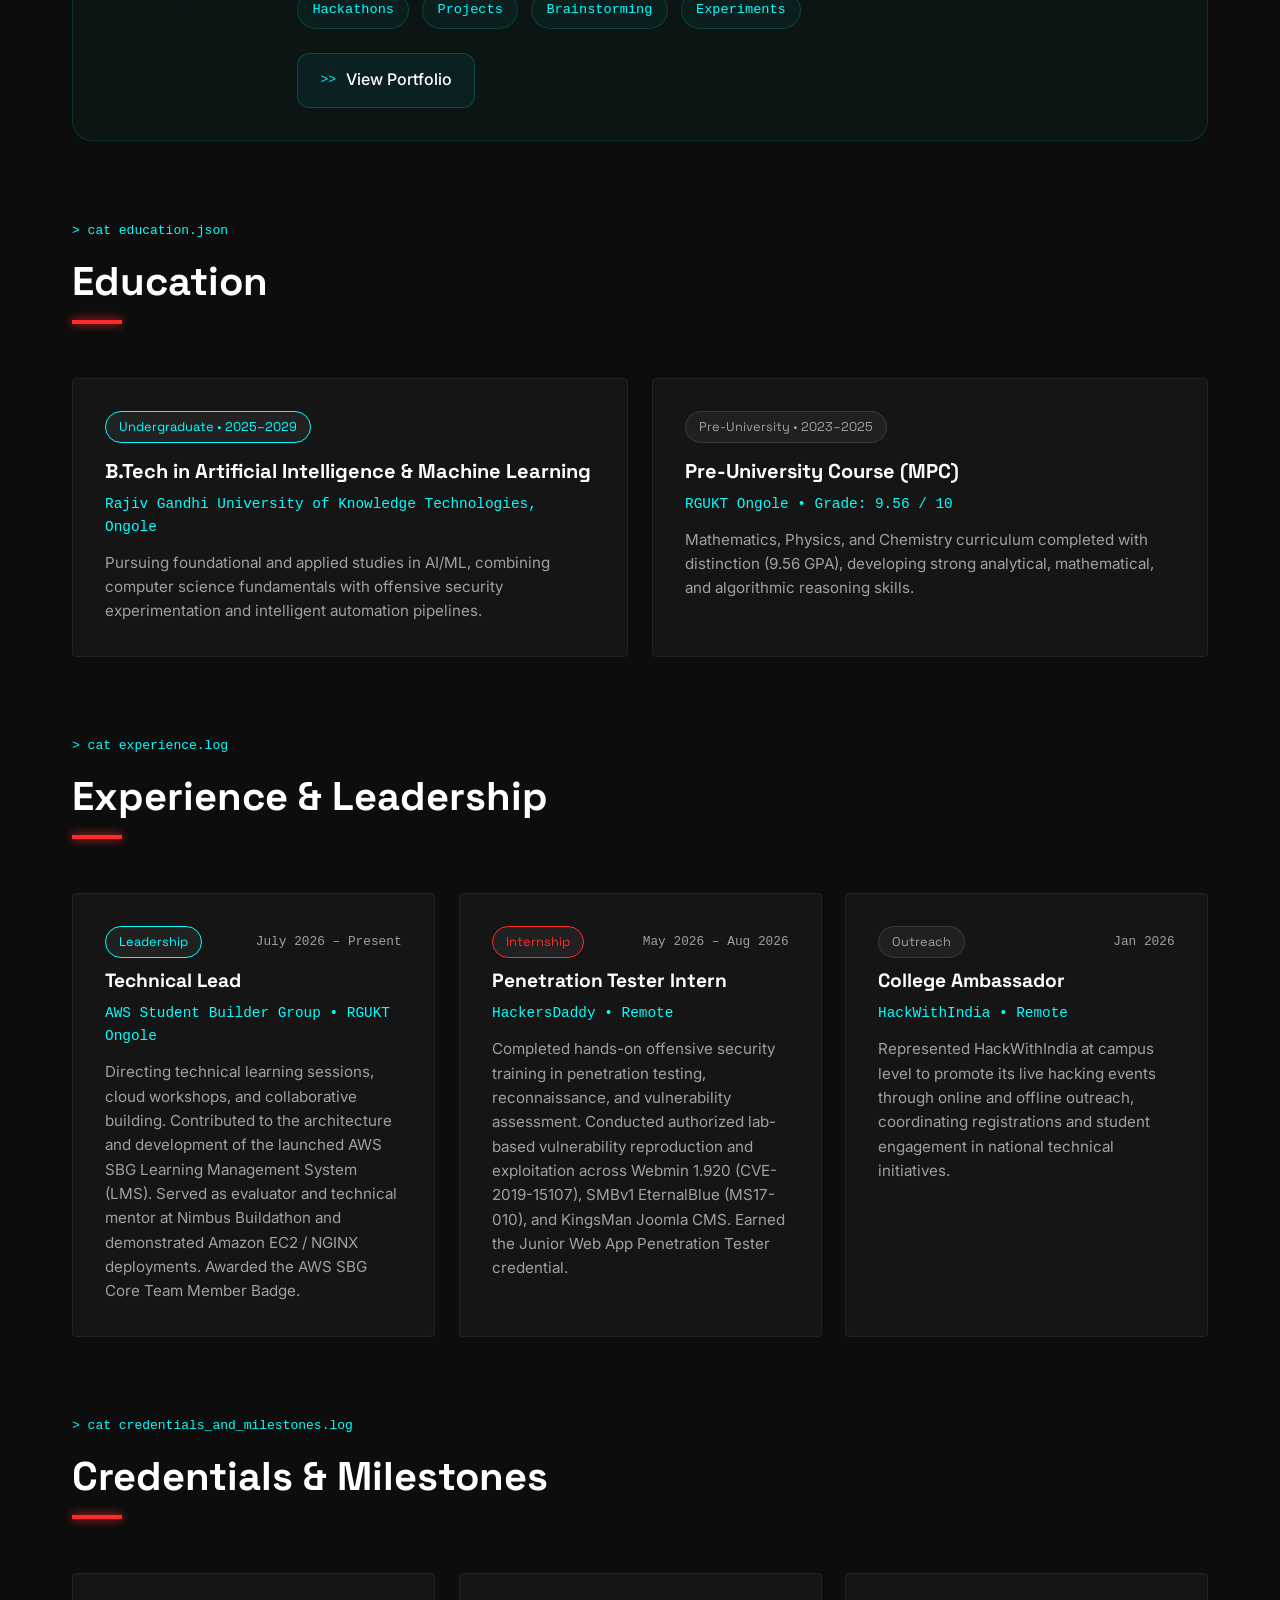
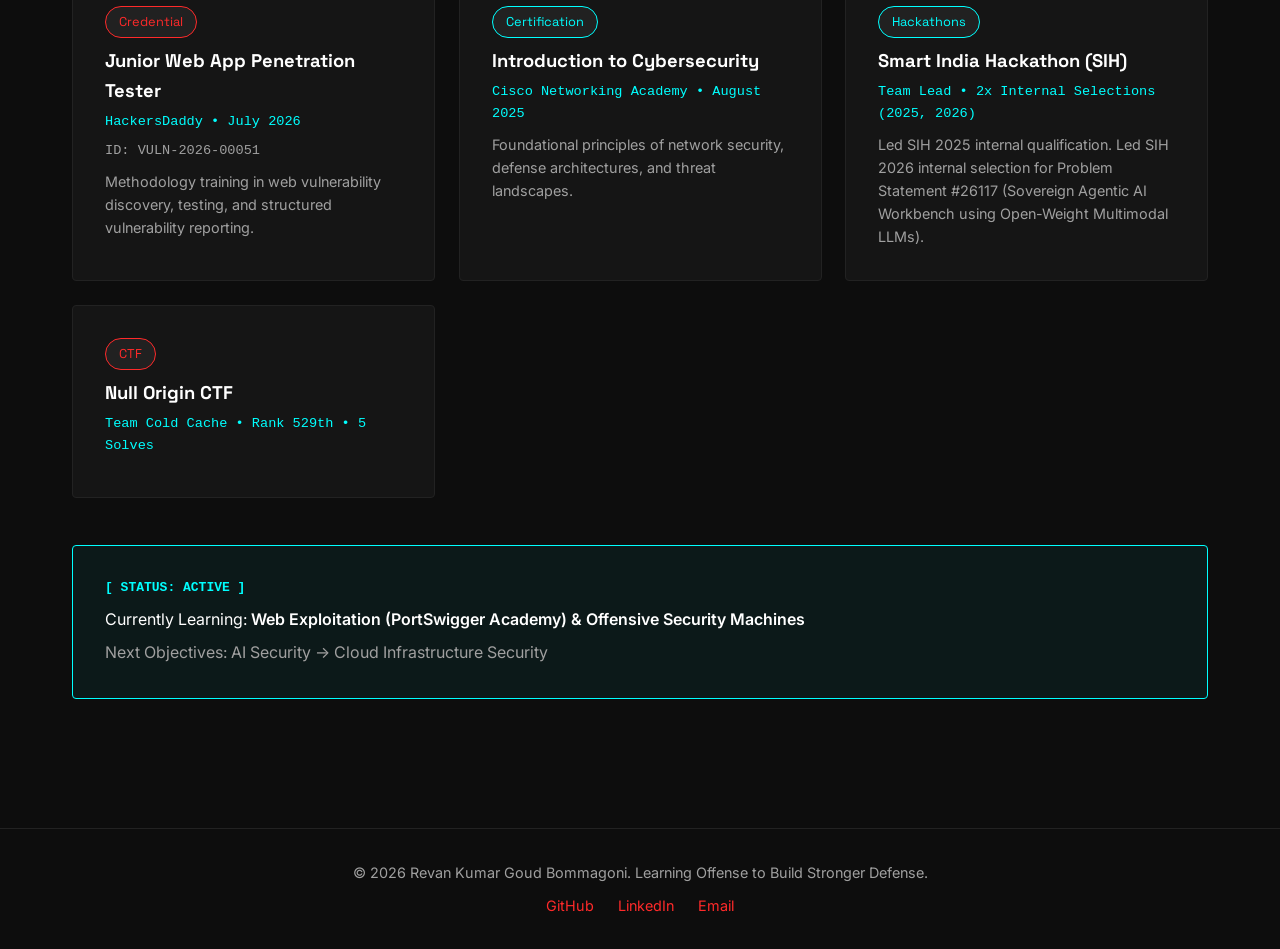
==== commit 9b4cf872: "Made necessary changes in projects, writeups and about section" ====
--- a/about.html
+++ b/about.html
@@ -131,15 +131,15 @@
             ">
 
                 <p style="margin-bottom: 1.5rem;">
-                    I see cybersecurity as more than just a field — it’s a battlefield. I’m constantly preparing myself as a cyber warrior, understanding how systems break so they can be built stronger.
+                    I am an undergraduate student pursuing my B.Tech in Artificial Intelligence & Machine Learning at Rajiv Gandhi University of Knowledge Technologies (RGUKT), Ongole. My journey connects three core domains: offensive security and red teaming, practical software engineering with AI and cyber automation, and technical community leadership.
                 </p>
 
                 <p style="margin-bottom: 1.5rem;">
-                    My focus is on offensive security, where I actively explore how attackers think, operate, and exploit vulnerabilities. I’m particularly drawn to the intensity and problem-solving involved in breaking systems — not to misuse them, but to understand and secure them better.
+                    My primary technical direction is offensive security. I actively explore adversary tactics, web application vulnerabilities, and exploitation pathways — not to cause damage, but to develop deep technical insight into how systems fail so that resilient defenses can be engineered.
                 </p>
 
                 <p style="margin-bottom: 1.5rem;">
-                    I strongly believe that as technology evolves, security becomes non-negotiable. My goal is to be part of that critical layer — identifying weaknesses before they can be exploited in the real world.
+                    Alongside security research, I build functional tools and automation workflows using AI models and APIs, and serve as Technical Lead at AWS Student Builder Group - RGUKT Ongole, guiding technical learning and collaborative campus projects.
                 </p>
 
                 <p style="
@@ -147,7 +147,7 @@
                     font-family: var(--font-heading);
                     font-weight: 600;
                 ">
-                    I don’t hack to cause damage. I hack to prove what’s possible — and to ensure it gets fixed.
+                    "I don’t hack to cause damage. I hack to prove what’s possible — and to ensure it gets fixed."
                 </p>
             </div>
 
@@ -304,57 +304,139 @@
                 </div>
             </div>
 
-            <!-- Additional Info -->
+            <!-- Education Section -->
             <div style="margin-top: 5rem;" class="animate-on-scroll">
-
+                <p class="terminal-text" style="margin-bottom: 0.5rem;">
+                    > cat education.json
+                </p>
                 <h2 class="section-title">
-                    Experience & Logistics
+                    Education
                 </h2>
 
                 <div style="
                     display: grid;
-                    grid-template-columns: repeat(auto-fit, minmax(300px, 1fr));
-                    gap: 2rem;
+                    grid-template-columns: repeat(auto-fit, minmax(min(100%, 320px), 1fr));
+                    gap: 1.5rem;
                     margin-top: 2rem;
                 ">
-
-                    <div>
-                        <h4 style="
-                            color: var(--text-main);
-                            margin-bottom: 0.5rem;
-                        ">
-                            Experience
-                        </h4>
-
-                        <p style="color: var(--accent-secondary);">
-                            > Cybersecurity Intern at HackersDaddy
-                        </p>
-                    </div>
-
-                    <div>
-                        <h4 style="
-                            color: var(--text-main);
-                            margin-bottom: 0.5rem;
-                        ">
-                            Certifications
-                        </h4>
-
-                        <p style="color: var(--accent-secondary);">
-                            > Cisco Introduction to Cybersecurity
-                        </p>
-                    </div>
-
-                    <div>
-                        <h4 style="
-                            color: var(--text-main);
-                            margin-bottom: 0.5rem;
-                        ">
-                            Events
-                        </h4>
-
-                        <p style="color: var(--accent-secondary);">
-                            > Participated in 3 Hackathons
-                        </p>
+                    <div class="card animate-on-scroll">
+                        <span class="badge" style="border-color: var(--accent-secondary); color: var(--accent-secondary); margin-bottom: 0.75rem; display: inline-block;">Undergraduate &bull; 2025–2029</span>
+                        <h3 style="color: var(--text-main); font-size: 1.25rem; margin-bottom: 0.35rem;">B.Tech in Artificial Intelligence & Machine Learning</h3>
+                        <p style="color: var(--accent-secondary); font-family: monospace; font-size: 0.9rem; margin-bottom: 0.75rem;">Rajiv Gandhi University of Knowledge Technologies, Ongole</p>
+                        <p style="color: var(--text-muted); font-size: 0.95rem; line-height: 1.6;">
+                            Pursuing foundational and applied studies in AI/ML, combining computer science fundamentals with offensive security experimentation and intelligent automation pipelines.
+                        </p>
+                    </div>
+
+                    <div class="card animate-on-scroll">
+                        <span class="badge" style="margin-bottom: 0.75rem; display: inline-block;">Pre-University &bull; 2023–2025</span>
+                        <h3 style="color: var(--text-main); font-size: 1.25rem; margin-bottom: 0.35rem;">Pre-University Course (MPC)</h3>
+                        <p style="color: var(--accent-secondary); font-family: monospace; font-size: 0.9rem; margin-bottom: 0.75rem;">RGUKT Ongole &bull; Grade: 9.56 / 10</p>
+                        <p style="color: var(--text-muted); font-size: 0.95rem; line-height: 1.6;">
+                            Mathematics, Physics, and Chemistry curriculum completed with distinction (9.56 GPA), developing strong analytical, mathematical, and algorithmic reasoning skills.
+                        </p>
+                    </div>
+                </div>
+            </div>
+
+            <!-- Experience & Technical Leadership Section -->
+            <div style="margin-top: 5rem;" class="animate-on-scroll">
+                <p class="terminal-text" style="margin-bottom: 0.5rem;">
+                    > cat experience.log
+                </p>
+                <h2 class="section-title">
+                    Experience & Leadership
+                </h2>
+
+                <div style="
+                    display: grid;
+                    grid-template-columns: repeat(auto-fit, minmax(min(100%, 300px), 1fr));
+                    gap: 1.5rem;
+                    margin-top: 2rem;
+                ">
+                    <div class="card animate-on-scroll">
+                        <div style="display: flex; justify-content: space-between; align-items: center; margin-bottom: 0.5rem;">
+                            <span class="badge" style="border-color: var(--accent-secondary); color: var(--accent-secondary);">Leadership</span>
+                            <span style="font-family: monospace; font-size: 0.8rem; color: var(--text-muted);">July 2026 – Present</span>
+                        </div>
+                        <h3 style="color: var(--text-main); font-size: 1.2rem; margin-bottom: 0.35rem;">Technical Lead</h3>
+                        <p style="color: var(--accent-secondary); font-family: monospace; font-size: 0.9rem; margin-bottom: 0.75rem;">AWS Student Builder Group &bull; RGUKT Ongole</p>
+                        <p style="color: var(--text-muted); font-size: 0.95rem; line-height: 1.6;">
+                            Directing technical learning sessions, cloud workshops, and collaborative building. Contributed to the architecture and development of the launched AWS SBG Learning Management System (LMS). Served as evaluator and technical mentor at Nimbus Buildathon and demonstrated Amazon EC2 / NGINX deployments. Awarded the AWS SBG Core Team Member Badge.
+                        </p>
+                    </div>
+
+                    <div class="card animate-on-scroll">
+                        <div style="display: flex; justify-content: space-between; align-items: center; margin-bottom: 0.5rem;">
+                            <span class="badge" style="border-color: var(--accent-primary); color: var(--accent-primary);">Internship</span>
+                            <span style="font-family: monospace; font-size: 0.8rem; color: var(--text-muted);">May 2026 – Aug 2026</span>
+                        </div>
+                        <h3 style="color: var(--text-main); font-size: 1.2rem; margin-bottom: 0.35rem;">Penetration Tester Intern</h3>
+                        <p style="color: var(--accent-secondary); font-family: monospace; font-size: 0.9rem; margin-bottom: 0.75rem;">HackersDaddy &bull; Remote</p>
+                        <p style="color: var(--text-muted); font-size: 0.95rem; line-height: 1.6;">
+                            Completed hands-on offensive security training in penetration testing, reconnaissance, and vulnerability assessment. Conducted authorized lab-based vulnerability reproduction and exploitation across Webmin 1.920 (CVE-2019-15107), SMBv1 EternalBlue (MS17-010), and KingsMan Joomla CMS. Earned the Junior Web App Penetration Tester credential.
+                        </p>
+                    </div>
+
+                    <div class="card animate-on-scroll">
+                        <div style="display: flex; justify-content: space-between; align-items: center; margin-bottom: 0.5rem;">
+                            <span class="badge">Outreach</span>
+                            <span style="font-family: monospace; font-size: 0.8rem; color: var(--text-muted);">Jan 2026</span>
+                        </div>
+                        <h3 style="color: var(--text-main); font-size: 1.2rem; margin-bottom: 0.35rem;">College Ambassador</h3>
+                        <p style="color: var(--accent-secondary); font-family: monospace; font-size: 0.9rem; margin-bottom: 0.75rem;">HackWithIndia &bull; Remote</p>
+                        <p style="color: var(--text-muted); font-size: 0.95rem; line-height: 1.6;">
+                            Represented HackWithIndia at campus level to promote its live hacking events through online and offline outreach, coordinating registrations and student engagement in national technical initiatives.
+                        </p>
+                    </div>
+                </div>
+            </div>
+
+            <!-- Credentials & Milestones Section -->
+            <div style="margin-top: 5rem;" class="animate-on-scroll">
+                <p class="terminal-text" style="margin-bottom: 0.5rem;">
+                    > cat credentials_and_milestones.log
+                </p>
+                <h2 class="section-title">
+                    Credentials & Milestones
+                </h2>
+
+                <div style="
+                    display: grid;
+                    grid-template-columns: repeat(auto-fit, minmax(min(100%, 280px), 1fr));
+                    gap: 1.5rem;
+                    margin-top: 2rem;
+                ">
+                    <!-- Credential 1 -->
+                    <div class="card animate-on-scroll">
+                        <span class="badge" style="border-color: var(--accent-primary); color: var(--accent-primary); margin-bottom: 0.5rem; display: inline-block;">Credential</span>
+                        <h4 style="color: var(--text-main); font-size: 1.15rem; margin-bottom: 0.35rem;">Junior Web App Penetration Tester</h4>
+                        <p style="color: var(--accent-secondary); font-family: monospace; font-size: 0.85rem; margin-bottom: 0.5rem;">HackersDaddy &bull; July 2026</p>
+                        <p style="color: var(--text-muted); font-size: 0.85rem; font-family: monospace; margin-bottom: 0.5rem;">ID: VULN-2026-00051</p>
+                        <p style="color: var(--text-muted); font-size: 0.9rem; line-height: 1.6;">Methodology training in web vulnerability discovery, testing, and structured vulnerability reporting.</p>
+                    </div>
+
+                    <!-- Credential 2 -->
+                    <div class="card animate-on-scroll">
+                        <span class="badge" style="border-color: var(--accent-secondary); color: var(--accent-secondary); margin-bottom: 0.5rem; display: inline-block;">Certification</span>
+                        <h4 style="color: var(--text-main); font-size: 1.15rem; margin-bottom: 0.35rem;">Introduction to Cybersecurity</h4>
+                        <p style="color: var(--accent-secondary); font-family: monospace; font-size: 0.85rem; margin-bottom: 0.5rem;">Cisco Networking Academy &bull; August 2025</p>
+                        <p style="color: var(--text-muted); font-size: 0.9rem; line-height: 1.6;">Foundational principles of network security, defense architectures, and threat landscapes.</p>
+                    </div>
+
+                    <!-- Milestone: SIH -->
+                    <div class="card animate-on-scroll">
+                        <span class="badge" style="border-color: var(--accent-secondary); color: var(--accent-secondary); margin-bottom: 0.5rem; display: inline-block;">Hackathons</span>
+                        <h4 style="color: var(--text-main); font-size: 1.15rem; margin-bottom: 0.35rem;">Smart India Hackathon (SIH)</h4>
+                        <p style="color: var(--accent-secondary); font-family: monospace; font-size: 0.85rem; margin-bottom: 0.5rem;">Team Lead &bull; 2x Internal Selections (2025, 2026)</p>
+                        <p style="color: var(--text-muted); font-size: 0.9rem; line-height: 1.6;">Led SIH 2025 internal qualification. Led SIH 2026 internal selection for Problem Statement #26117 (Sovereign Agentic AI Workbench using Open-Weight Multimodal LLMs).</p>
+                    </div>
+
+                    <!-- Milestone: CTF & Streak -->
+                    <div class="card animate-on-scroll">
+                        <span class="badge" style="border-color: var(--accent-primary); color: var(--accent-primary); margin-bottom: 0.5rem; display: inline-block;">CTF</span>
+                        <h4 style="color: var(--text-main); font-size: 1.15rem; margin-bottom: 0.35rem;">Null Origin CTF</h4>
+                        <p style="color: var(--accent-secondary); font-family: monospace; font-size: 0.85rem; margin-bottom: 0.5rem;">Team Cold Cache &bull; Rank 529th &bull; 5 Solves</p>
                     </div>
                 </div>
 
@@ -363,7 +445,6 @@
                     background: rgba(0, 255, 255, 0.05);
                     border-color: var(--accent-secondary);
                 ">
-
                     <h4 style="
                         color: var(--accent-secondary);
                         margin-bottom: 0.5rem;
@@ -378,12 +459,12 @@
                     ">
                         Currently Learning:
                         <span style="font-weight: 600;">
-                            Web Exploitation (PortSwigger Academy)
+                            Web Exploitation (PortSwigger Academy) & Offensive Security Machines
                         </span>
                     </p>
 
                     <p style="color: var(--text-muted);">
-                        Next Objectives: AI Security → Cloud Security
+                        Next Objectives: AI Security → Cloud Infrastructure Security
                     </p>
                 </div>
 
--- a/css/style.css
+++ b/css/style.css
@@ -323,12 +323,92 @@
     color: var(--accent-secondary);
 }
 
+/* Mobile Menu Button */
+.mobile-menu-btn {
+    display: none;
+    flex-direction: column;
+    justify-content: space-between;
+    width: 24px;
+    height: 18px;
+    background: transparent;
+    border: none;
+    cursor: pointer;
+    padding: 0;
+    z-index: 1001;
+}
+
+.mobile-menu-btn span {
+    width: 100%;
+    height: 2px;
+    background-color: var(--text-main);
+    transition: all var(--transition-fast);
+}
+
+.mobile-menu-btn.active span:nth-child(1) {
+    transform: rotate(45deg) translate(4px, 5px);
+}
+.mobile-menu-btn.active span:nth-child(2) {
+    opacity: 0;
+}
+.mobile-menu-btn.active span:nth-child(3) {
+    transform: rotate(-45deg) translate(4px, -5px);
+}
+
+/* Category Filters (Shared across Projects and Write-ups) */
+.filter-container {
+    display: flex;
+    gap: 0.75rem;
+    margin-bottom: 2.5rem;
+    flex-wrap: wrap;
+}
+
+.filter-btn {
+    background: transparent;
+    border: 1px solid var(--card-border);
+    color: var(--text-muted);
+    padding: 0.5rem 1.25rem;
+    cursor: pointer;
+    border-radius: 20px;
+    font-family: var(--font-heading);
+    font-size: 0.9rem;
+    transition: all var(--transition-fast);
+    outline: none;
+}
+
+.filter-btn:hover, .filter-btn.active, .filter-btn:focus-visible {
+    border-color: var(--accent-primary);
+    color: var(--accent-primary);
+    box-shadow: 0 0 10px rgba(255, 42, 42, 0.25);
+}
+
 /* Responsive */
 @media (max-width: 768px) {
+    .mobile-menu-btn {
+        display: flex;
+    }
     .nav-links {
-        display: none; /* We'll add a mobile menu if needed, but for now simple hidden */
-    }
-    /* Can add basic mobile menu styling later */
+        display: none;
+        position: absolute;
+        top: 100%;
+        left: 0;
+        width: 100%;
+        background: rgba(13, 13, 13, 0.96);
+        backdrop-filter: blur(12px);
+        flex-direction: column;
+        padding: 1.5rem 2rem;
+        gap: 1.25rem;
+        border-bottom: 1px solid var(--card-border);
+        box-shadow: 0 10px 30px rgba(0, 0, 0, 0.8);
+    }
+    .nav-links.active {
+        display: flex;
+    }
+    .card {
+        padding: 1.5rem;
+    }
+    .section-title {
+        font-size: 2rem;
+    }
     .container {
         padding: 0 1rem;
     }
